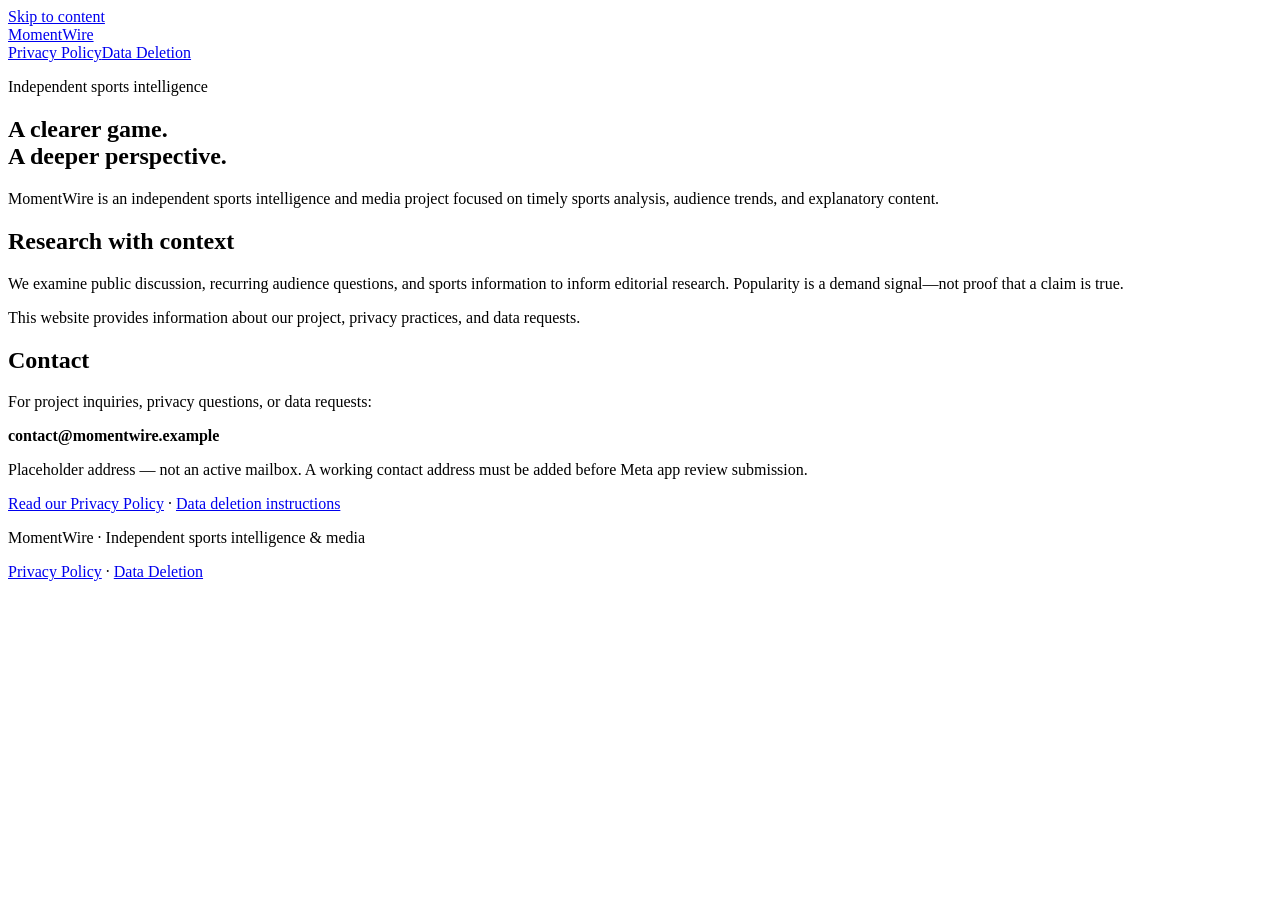
==== index.html @ 98f4b482 "site: add MomentWire index.html" ====
<!doctype html>
<html lang="en">
<head><meta charset="utf-8"><meta name="viewport" content="width=device-width, initial-scale=1"><meta name="description" content="MomentWire — independent sports intelligence, editorial research and explanatory media."><title>MomentWire — Sports intelligence &amp; media</title><link rel="stylesheet" href="styles.css"></head>
<body>
<a class="skip" href="#main">Skip to content</a>
<header class="shell"><a class="brand" href="index.html">MomentWire</a><nav aria-label="Main navigation"><a href="privacy.html">Privacy Policy</a><a href="data-deletion.html">Data Deletion</a></nav></header>
<main id="main" class="shell"><section class="hero"><p class="eyebrow">Independent sports intelligence</p><h1>A clearer game.<br>A deeper perspective.</h1><p class="lead">MomentWire is an independent sports intelligence and media project focused on timely sports analysis, audience trends, and explanatory content.</p></section>
<section class="panel"><h2>Research with context</h2><p>We examine public discussion, recurring audience questions, and sports information to inform editorial research. Popularity is a demand signal—not proof that a claim is true.</p><p>This website provides information about our project, privacy practices, and data requests.</p></section>
<section class="contact"><h2>Contact</h2><p>For project inquiries, privacy questions, or data requests:</p><p><strong>contact@momentwire.example</strong></p><p class="notice">Placeholder address — not an active mailbox. A working contact address must be added before Meta app review submission.</p><p><a href="privacy.html">Read our Privacy Policy</a> · <a href="data-deletion.html">Data deletion instructions</a></p></section></main>
<footer class="shell"><p>MomentWire · Independent sports intelligence &amp; media</p><p><a href="privacy.html">Privacy Policy</a> · <a href="data-deletion.html">Data Deletion</a></p></footer>
</body></html>
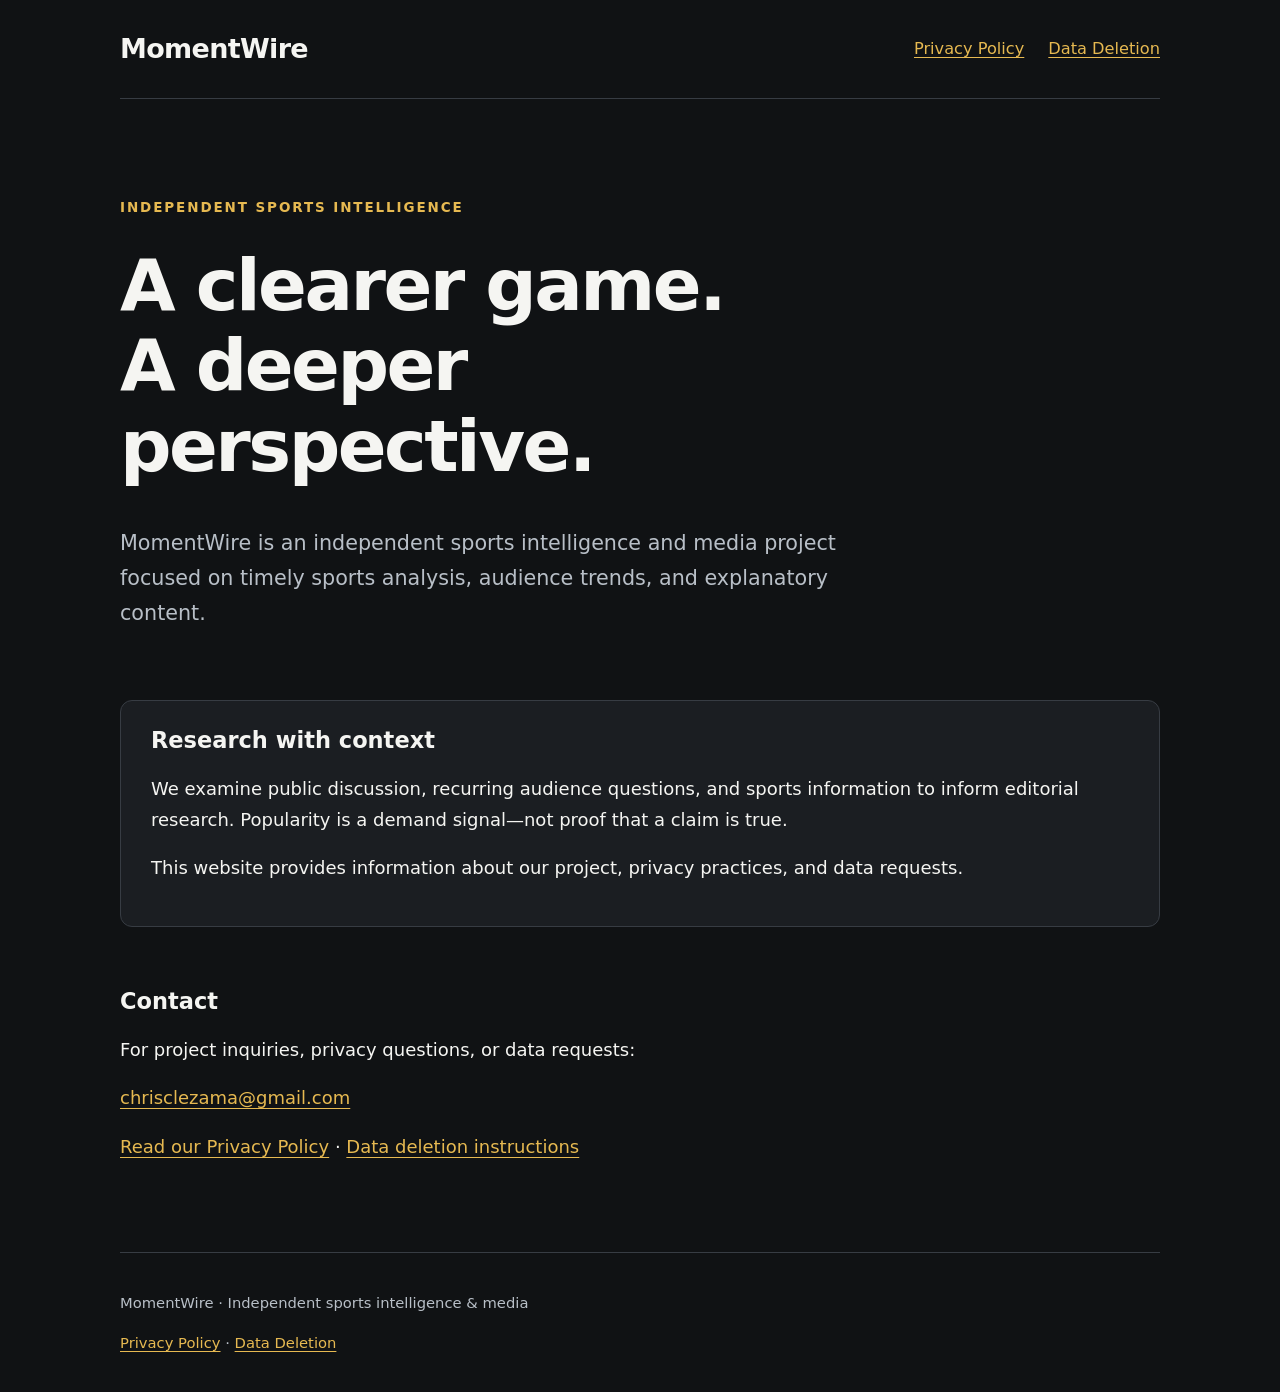
==== commit 5e0120f8: "site: add MomentWire index.html" ====
--- a/index.html
+++ b/index.html
@@ -6,6 +6,6 @@
 <header class="shell"><a class="brand" href="index.html">MomentWire</a><nav aria-label="Main navigation"><a href="privacy.html">Privacy Policy</a><a href="data-deletion.html">Data Deletion</a></nav></header>
 <main id="main" class="shell"><section class="hero"><p class="eyebrow">Independent sports intelligence</p><h1>A clearer game.<br>A deeper perspective.</h1><p class="lead">MomentWire is an independent sports intelligence and media project focused on timely sports analysis, audience trends, and explanatory content.</p></section>
 <section class="panel"><h2>Research with context</h2><p>We examine public discussion, recurring audience questions, and sports information to inform editorial research. Popularity is a demand signal—not proof that a claim is true.</p><p>This website provides information about our project, privacy practices, and data requests.</p></section>
-<section class="contact"><h2>Contact</h2><p>For project inquiries, privacy questions, or data requests:</p><p><strong>contact@momentwire.example</strong></p><p class="notice">Placeholder address — not an active mailbox. A working contact address must be added before Meta app review submission.</p><p><a href="privacy.html">Read our Privacy Policy</a> · <a href="data-deletion.html">Data deletion instructions</a></p></section></main>
+<section class="contact"><h2>Contact</h2><p>For project inquiries, privacy questions, or data requests:</p><p><a href="mailto:chrisclezama@gmail.com">chrisclezama@gmail.com</a></p><p><a href="privacy.html">Read our Privacy Policy</a> · <a href="data-deletion.html">Data deletion instructions</a></p></section></main>
 <footer class="shell"><p>MomentWire · Independent sports intelligence &amp; media</p><p><a href="privacy.html">Privacy Policy</a> · <a href="data-deletion.html">Data Deletion</a></p></footer>
 </body></html>
--- a/styles.css
+++ b/styles.css
@@ -0,0 +1,2 @@
+:root{color-scheme:dark;--bg:#101214;--panel:#1b1e22;--text:#f5f5f2;--muted:#b8bfc7;--gold:#e6b951;--line:#373c43}
+*{box-sizing:border-box}html{font:18px/1.7 system-ui,-apple-system,BlinkMacSystemFont,"Segoe UI",sans-serif}body{margin:0;background:var(--bg);color:var(--text)}a{color:var(--gold);text-underline-offset:.2em}a:hover{color:#ffe0a0}a:focus-visible{outline:3px solid var(--gold);outline-offset:5px}.shell{width:min(100% - 40px,1040px);margin-inline:auto}header{display:flex;justify-content:space-between;align-items:center;gap:24px;padding-block:26px;border-bottom:1px solid var(--line)}.brand{color:var(--text);font-size:1.5rem;font-weight:750;text-decoration:none;letter-spacing:-.025em}nav{display:flex;gap:24px;flex-wrap:wrap;font-size:.9rem}nav a[aria-current]{color:var(--text)}main{padding-block:54px}.hero{padding-block:30px 48px;max-width:820px}.eyebrow{color:var(--gold);text-transform:uppercase;font-size:.75rem;letter-spacing:.14em;font-weight:650}h1{font-size:clamp(2.1rem,6vw,4rem);line-height:1.12;letter-spacing:-.035em;margin:.35em 0 .55em}h2{font-size:1.25rem;line-height:1.35;margin-top:1.8em}.lead{font-size:1.15rem;color:var(--muted);max-width:720px}.panel{background:var(--panel);border:1px solid var(--line);border-radius:12px;padding:24px 30px}.panel h2{margin-top:0}.contact{padding-block:18px}.notice{color:var(--muted);font-size:.86rem;border-left:3px solid var(--gold);padding-left:14px;max-width:700px}.document{max-width:820px}.document h1{font-size:clamp(2rem,5vw,3rem)}.date{color:var(--muted);font-size:.85rem}p,li{overflow-wrap:anywhere}footer{padding-block:22px;border-top:1px solid var(--line);color:var(--muted);font-size:.82rem}.skip{position:absolute;left:20px;top:-100px;background:var(--bg);padding:10px;z-index:5}.skip:focus{top:10px}@media(max-width:600px){header{align-items:flex-start;flex-direction:column;gap:14px}nav{gap:20px}main{padding-block:28px}.hero{padding-block:18px 26px}.panel{padding:20px}.shell{width:calc(100% - 32px)}html{font-size:16px}}
